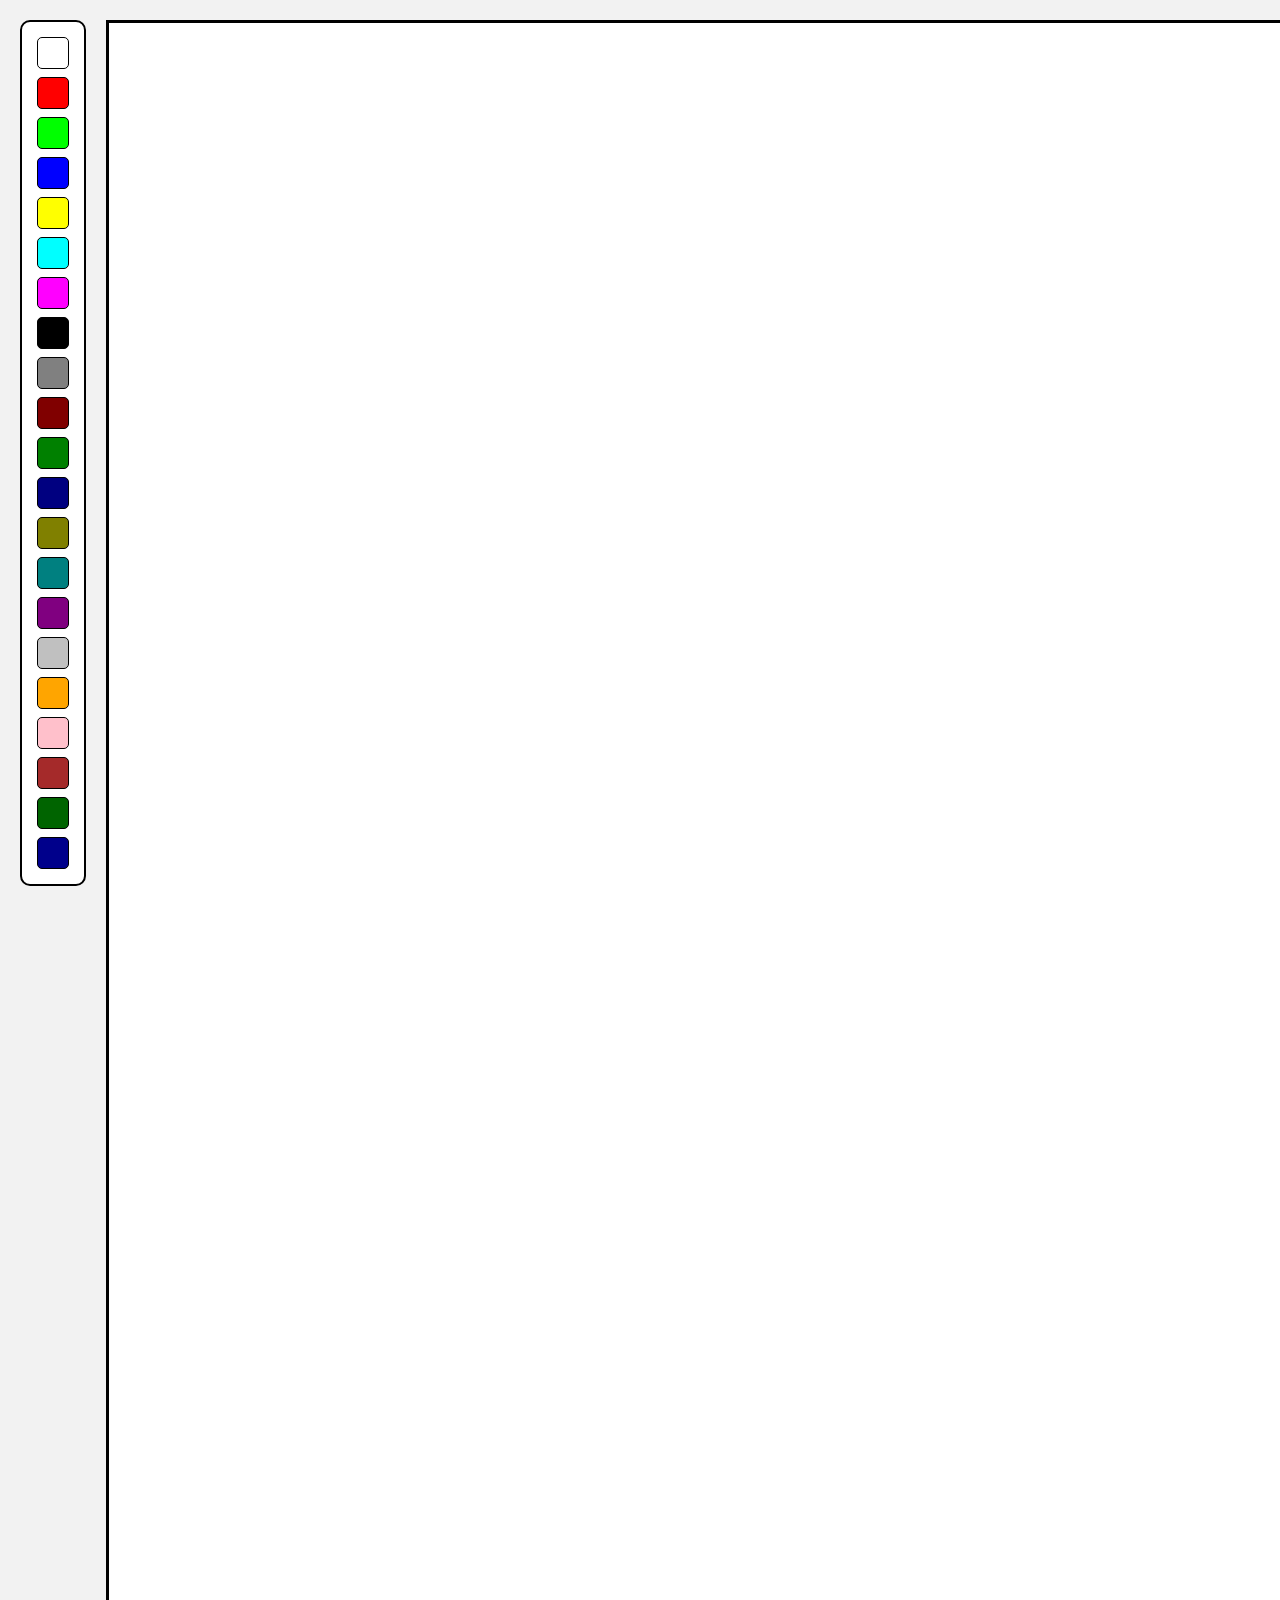
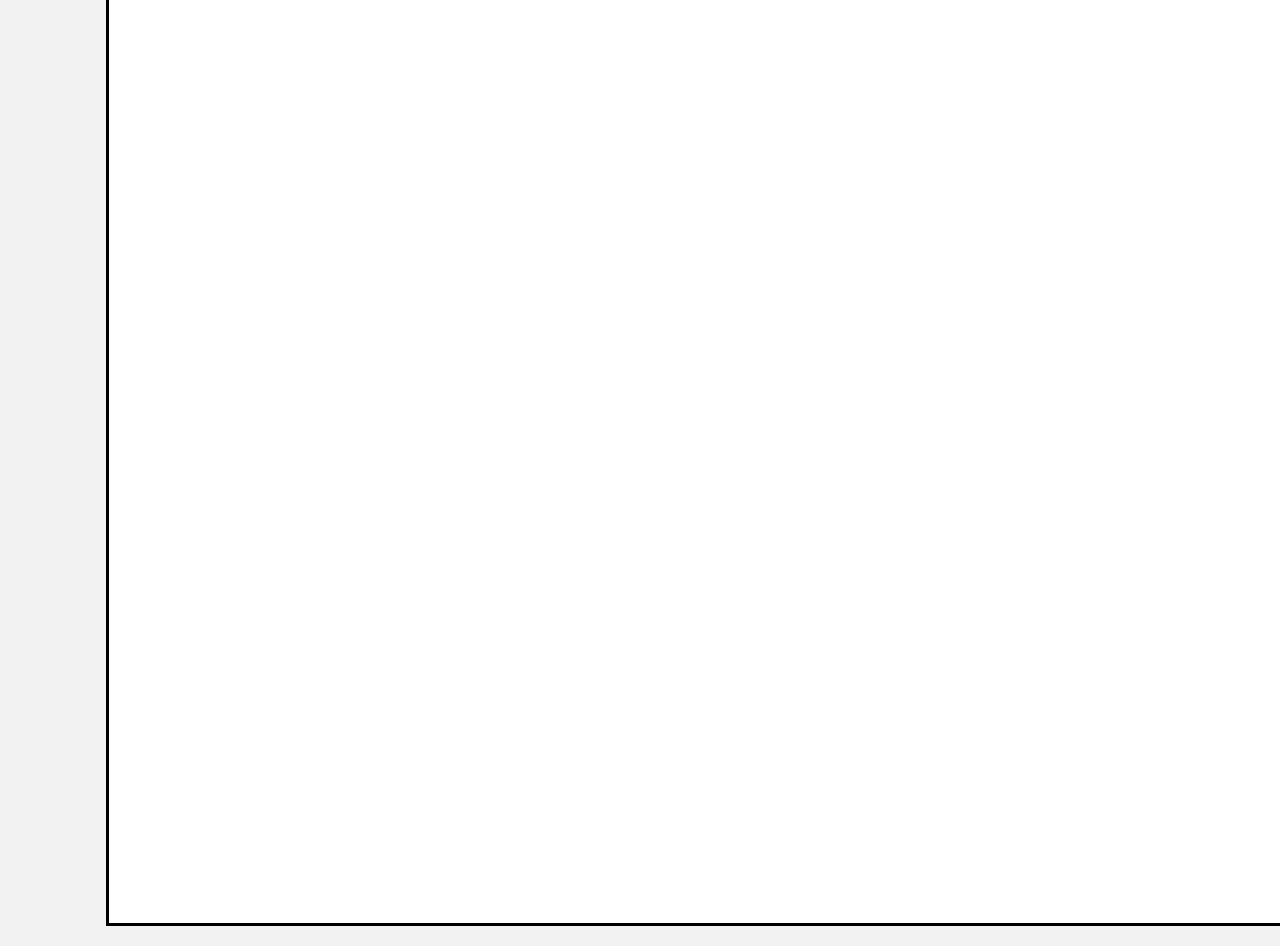
==== canvas/index.html @ 8d2a66f4 "First Commit(Fundamental Version of Pixelated Canvas)" ====
<!DOCTYPE html>
<html>

<head>
    <title>My r/place</title>

    <style>

        body {
            display: flex;
            gap: 20px;
            margin: 20px;
            background: #f2f2f2;
            font-family: Arial, sans-serif;
        }


        #palette {
            width: 180px;
            height: fit-content;
            padding: 15px;

            display: flex;
            flex-wrap: wrap;
            gap: 8px;

            background: white;
            border: 2px solid black;
            border-radius: 10px;
        }


        #palette div {
            width: 35px;
            height: 35px;

            cursor: pointer;

            border: 1px solid black;
            border-radius: 5px;
        }


        #palette div:hover {
            transform: scale(1.1);
        }


        #viewport {
            border: 3px solid black;
            background: white;

            image-rendering: pixelated;
        }

    </style>

</head>

<body>


    <div id="palette"></div>


    <canvas 
        id="viewport"
        width="2500"
        height="2500">
    </canvas>


    <script src="script.js"></script>


</body>


</html>
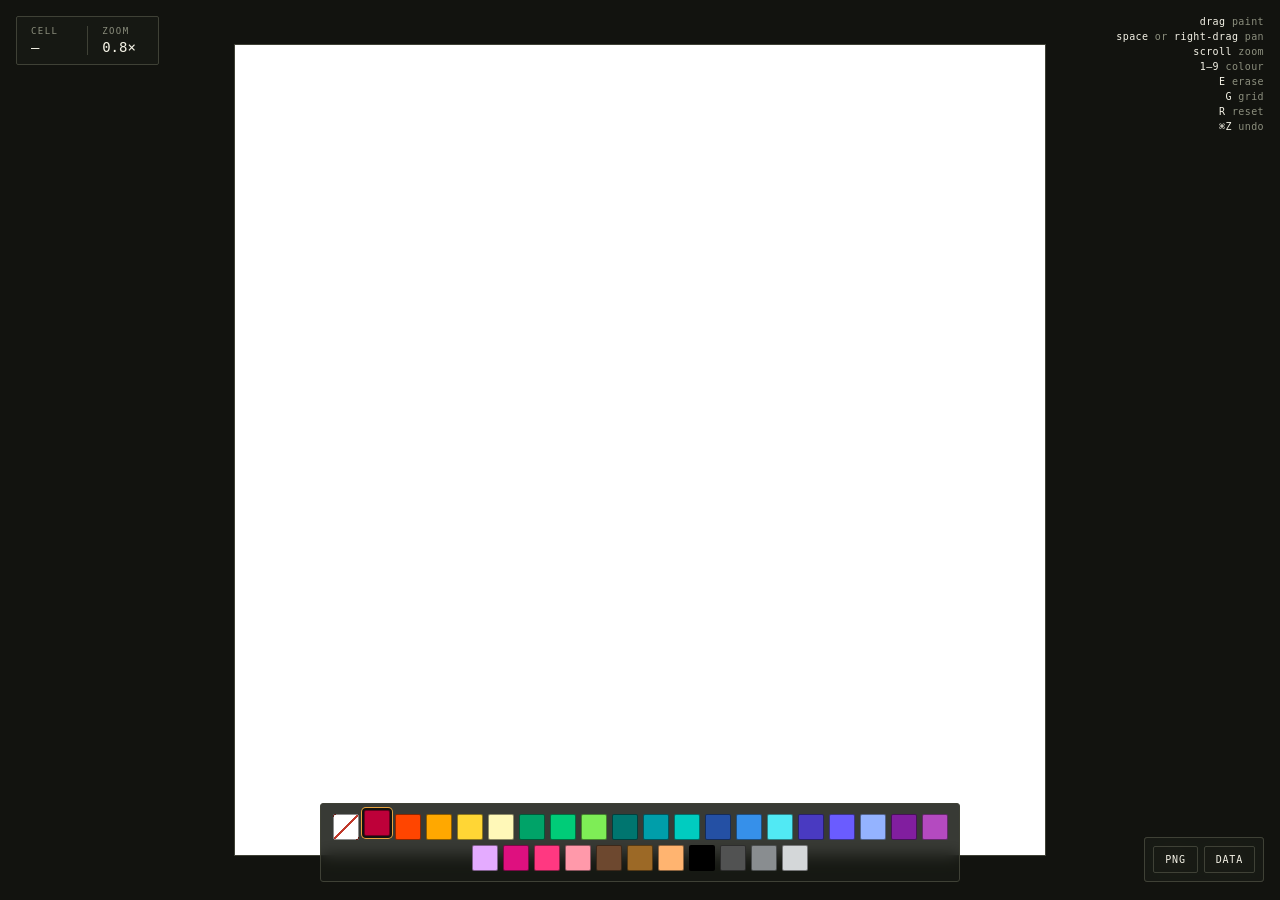
==== commit 11f4a7cc: "Added functionality to import functions from main.js into other programs" ====
--- a/canvas/index.html
+++ b/canvas/index.html
@@ -1,79 +1,51 @@
 <!DOCTYPE html>
-<html>
-
+<html lang="en">
 <head>
-    <title>My r/place</title>
-
-    <style>
-
-        body {
-            display: flex;
-            gap: 20px;
-            margin: 20px;
-            background: #f2f2f2;
-            font-family: Arial, sans-serif;
-        }
-
-
-        #palette {
-            width: 180px;
-            height: fit-content;
-            padding: 15px;
-
-            display: flex;
-            flex-wrap: wrap;
-            gap: 8px;
-
-            background: white;
-            border: 2px solid black;
-            border-radius: 10px;
-        }
-
-
-        #palette div {
-            width: 35px;
-            height: 35px;
-
-            cursor: pointer;
-
-            border: 1px solid black;
-            border-radius: 5px;
-        }
-
-
-        #palette div:hover {
-            transform: scale(1.1);
-        }
-
-
-        #viewport {
-            border: 3px solid black;
-            background: white;
-
-            image-rendering: pixelated;
-        }
-
-    </style>
-
+<meta charset="UTF-8">
+<meta name="viewport" content="width=device-width, initial-scale=1, maximum-scale=1, user-scalable=no">
+<title>Place</title>
+<link rel="stylesheet" href="style.css">
 </head>
-
 <body>
 
+<canvas id="viewport"></canvas>
 
-    <div id="palette"></div>
+<div class="readout" role="status" aria-live="off">
+    <div class="readout__cell">
+        <span class="readout__label">Cell</span>
+        <span class="readout__value" id="coords">—</span>
+    </div>
+    <div class="readout__rule" aria-hidden="true"></div>
+    <div class="readout__cell">
+        <span class="readout__label">Zoom</span>
+        <span class="readout__value" id="zoom">1.0×</span>
+    </div>
+</div>
 
+<div class="keys" aria-hidden="true">
+    <span><b>drag</b> paint</span>
+    <span><b>space</b> or <b>right-drag</b> pan</span>
+    <span><b>scroll</b> zoom</span>
+    <span><b>1–9</b> colour</span>
+    <span><b>E</b> erase</span>
+    <span><b>G</b> grid</span>
+    <span><b>R</b> reset</span>
+    <span><b>⌘Z</b> undo</span>
+    
+</div>
 
-    <canvas 
-        id="viewport"
-        width="2500"
-        height="2500">
-    </canvas>
+<div class="export-panel">
+    <button id="exportPng" type="button">PNG</button>
+    <button id="exportData" type="button">Data</button>
+</div>
 
+<div class="toast" id="toast" role="status" aria-live="polite"></div>
 
-    <script src="script.js"></script>
+<div class="dock">
+    <div class="palette" id="palette" role="group" aria-label="Colour palette"></div>
+</div>
 
-
+<script type="module" src="main.js"></script>
+<script type="module" src="../algos/evenColor.js"></script>
 </body>
-
-
 </html>
--- a/canvas/style.css
+++ b/canvas/style.css
@@ -0,0 +1,288 @@
+:root {
+    --ground: #12130f;
+    --panel: rgba(24, 26, 20, 0.86);
+    --edge: #3f4136;
+    --bone: #f5f3e7;
+    --dim: #8c8f7e;
+    --amber: #e8a33d;
+
+    --mono: ui-monospace, "SF Mono", "JetBrains Mono", "Cascadia Mono",
+            Menlo, Consolas, monospace;
+}
+
+* { box-sizing: border-box; }
+
+html, body {
+    margin: 0;
+    height: 100%;
+    overflow: hidden;
+    background: var(--ground);
+    color: var(--bone);
+    font-family: var(--mono);
+    -webkit-font-smoothing: antialiased;
+    overscroll-behavior: none;
+}
+
+#viewport {
+    position: fixed;
+    inset: 0;
+    width: 100%;
+    height: 100%;
+    display: block;
+    cursor: crosshair;
+    touch-action: none;
+}
+
+#viewport.is-pannable { cursor: grab; }
+#viewport.is-panning { cursor: grabbing; }
+
+/* ---- readout ------------------------------------------------ */
+
+.readout {
+    position: fixed;
+    top: 16px;
+    left: 16px;
+    display: flex;
+    align-items: stretch;
+    gap: 14px;
+    padding: 9px 14px;
+    background: var(--panel);
+    border: 1px solid var(--edge);
+    border-radius: 2px;
+    backdrop-filter: blur(8px);
+    pointer-events: none;
+}
+
+.readout__cell {
+    display: flex;
+    flex-direction: column;
+    gap: 3px;
+}
+
+.readout__rule {
+    width: 1px;
+    background: var(--edge);
+}
+
+.readout__label {
+    font-size: 9px;
+    letter-spacing: 0.16em;
+    text-transform: uppercase;
+    color: var(--dim);
+}
+
+.readout__value {
+    font-size: 14px;
+    font-variant-numeric: tabular-nums;
+    color: var(--bone);
+    min-width: 5ch;
+}
+
+/* ---- key hints ---------------------------------------------- */
+
+.keys {
+    position: fixed;
+    top: 16px;
+    right: 16px;
+    display: flex;
+    flex-direction: column;
+    align-items: flex-end;
+    gap: 4px;
+    font-size: 10px;
+    letter-spacing: 0.04em;
+    color: var(--dim);
+    pointer-events: none;
+}
+
+.keys b {
+    color: var(--bone);
+    font-weight: 500;
+}
+
+/* ---- palette dock ------------------------------------------- */
+
+.dock {
+    position: fixed;
+    left: 50%;
+    bottom: 18px;
+    transform: translateX(-50%);
+    max-width: min(660px, calc(100vw - 32px));
+    padding: 10px;
+    background: var(--panel);
+    border: 1px solid var(--edge);
+    border-radius: 3px;
+    backdrop-filter: blur(8px);
+}
+
+.palette {
+    display: flex;
+    flex-wrap: wrap;
+    justify-content: center;
+    gap: 5px;
+}
+
+.swatch {
+    width: 26px;
+    height: 26px;
+    padding: 0;
+    border: 1px solid rgba(0, 0, 0, 0.45);
+    border-radius: 2px;
+    background: var(--swatch);
+    cursor: pointer;
+    transition: transform 90ms ease, box-shadow 90ms ease;
+}
+
+.swatch:hover { transform: translateY(-2px); }
+
+.swatch:focus-visible {
+    outline: 2px solid var(--amber);
+    outline-offset: 2px;
+}
+
+.swatch[aria-pressed="true"] {
+    transform: translateY(-4px);
+    box-shadow: 0 0 0 2px var(--ground), 0 0 0 3px var(--amber);
+}
+
+/* the blank cell, drawn as an eraser */
+.swatch--eraser {
+    background:
+        linear-gradient(
+            to bottom right,
+            transparent calc(50% - 1px),
+            #c0392b calc(50% - 1px),
+            #c0392b calc(50% + 1px),
+            transparent calc(50% + 1px)
+        ),
+        #ffffff;
+}
+
+/* ---- toast --------------------------------------------------- */
+
+.toast {
+    position: fixed;
+    left: 50%;
+    bottom: 84px;
+    transform: translate(-50%, 6px);
+    padding: 8px 14px;
+    font-size: 12px;
+    background: var(--panel);
+    border: 1px solid var(--edge);
+    border-left: 2px solid var(--amber);
+    border-radius: 2px;
+    backdrop-filter: blur(8px);
+    opacity: 0;
+    pointer-events: none;
+    transition: opacity 140ms ease, transform 140ms ease;
+}
+
+.toast.is-visible {
+    opacity: 1;
+    transform: translate(-50%, 0);
+}
+
+/* ---- small screens ------------------------------------------ */
+
+@media (max-width: 640px) {
+    .keys { display: none; }
+
+    .dock {
+        left: 8px;
+        right: 8px;
+        bottom: 8px;
+        transform: none;
+        max-width: none;
+    }
+
+    .palette {
+        flex-wrap: nowrap;
+        overflow-x: auto;
+        justify-content: flex-start;
+        scrollbar-width: none;
+    }
+
+    .palette::-webkit-scrollbar { display: none; }
+
+    .swatch { flex: 0 0 auto; width: 32px; height: 32px; }
+}
+
+@media (prefers-reduced-motion: reduce) {
+    * { transition: none !important; }
+}
+
+/* ---- export controls ---------------------------------------- */
+
+.export-panel {
+    position: fixed;
+    right: 16px;
+    bottom: 18px;
+
+    display: flex;
+    align-items: center;
+    gap: 6px;
+
+    padding: 8px;
+
+    background: var(--panel);
+    border: 1px solid var(--edge);
+    border-radius: 3px;
+
+    backdrop-filter: blur(8px);
+}
+
+.export-panel button {
+    appearance: none;
+
+    padding: 7px 11px;
+
+    background: transparent;
+    color: var(--bone);
+
+    border: 1px solid var(--edge);
+    border-radius: 2px;
+
+    font-family: var(--mono);
+    font-size: 10px;
+    letter-spacing: 0.08em;
+    text-transform: uppercase;
+
+    cursor: pointer;
+
+    transition:
+        background 90ms ease,
+        border-color 90ms ease,
+        transform 90ms ease;
+}
+
+.export-panel button:hover {
+    background: rgba(245, 243, 231, 0.08);
+    border-color: var(--dim);
+    transform: translateY(-1px);
+}
+
+.export-panel button:active {
+    transform: translateY(0);
+}
+
+.export-panel button:focus-visible {
+    outline: 2px solid var(--amber);
+    outline-offset: 2px;
+}
+
+/* ---- mobile export controls ------------------------------- */
+
+@media (max-width: 640px) {
+
+    .export-panel {
+        right: 8px;
+        bottom: 76px;
+
+        padding: 6px;
+    }
+
+    .export-panel button {
+        padding: 8px 10px;
+        font-size: 9px;
+    }
+
+}
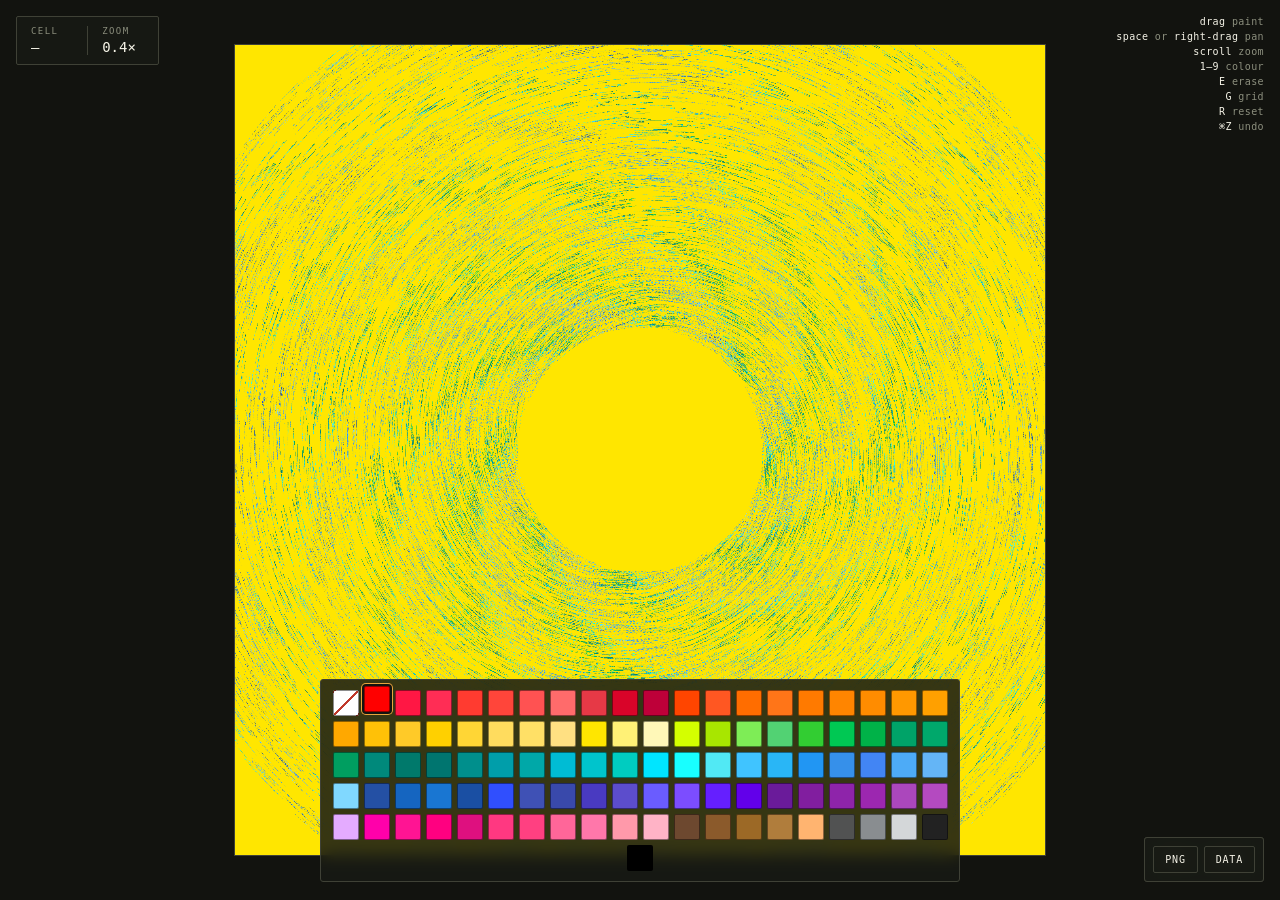
==== commit 8edfcca6: "Tried Some Dynamic Replicating Algorithms" ====
--- a/canvas/index.html
+++ b/canvas/index.html
@@ -46,6 +46,9 @@
 </div>
 
 <script type="module" src="main.js"></script>
-<script type="module" src="../algos/evenColor.js"></script>
+<!--<script type="module" src="../algos/mandelbrot.js"></script>-->
+<!-- <script type="module" src="../algos/lightening.js"></script>-->
+<script type="module" src="../algos/blackhole.js"></script> 
+<!-- <script type="module" src="../algos/blackhole_consuming.js"></script> -->
 </body>
 </html>
--- a/canvas/style.css
+++ b/canvas/style.css
@@ -285,4 +285,13 @@
         font-size: 9px;
     }
 
+}
+
+
+.dock {
+    transition: transform 0.3s ease;
+}
+
+.dock.hidden {
+    transform: translateY(100%);
 }
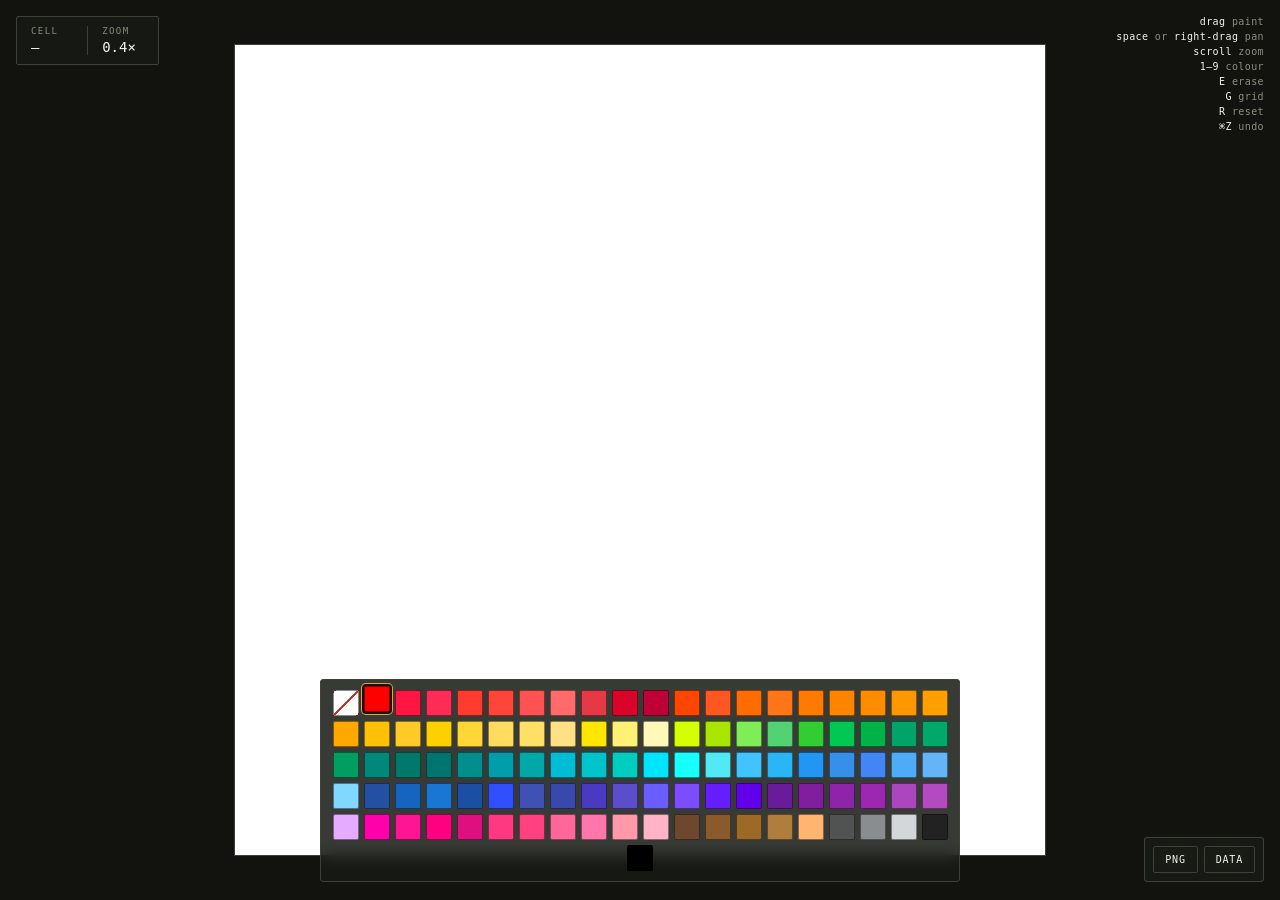
==== commit c3b3ed76: "Implemented Conway's Game of Life" ====
--- a/canvas/index.html
+++ b/canvas/index.html
@@ -48,7 +48,7 @@
 <script type="module" src="main.js"></script>
 <!--<script type="module" src="../algos/mandelbrot.js"></script>-->
 <!-- <script type="module" src="../algos/lightening.js"></script>-->
-<script type="module" src="../algos/blackhole.js"></script> 
+<script type="module" src="../algos/game_of_life.js"></script> 
 <!-- <script type="module" src="../algos/blackhole_consuming.js"></script> -->
 </body>
 </html>
